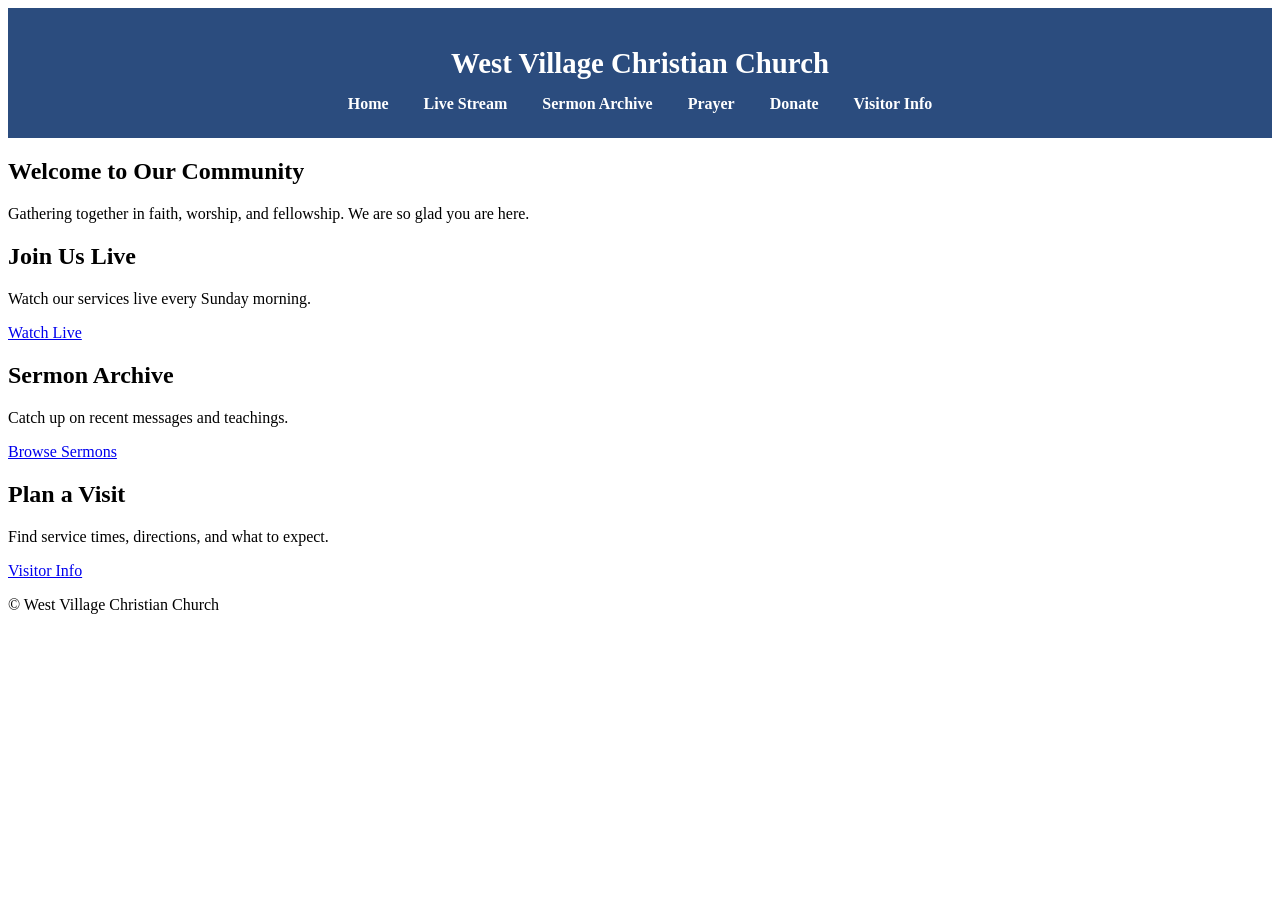
==== index.html @ e27727f5 "Update index.html Reorganized the structure of the HTML document by updating the navigation and main" ====
<!DOCTYPE html>
<html lang="en">
<head>
    <meta charset="UTF-8">
    <meta name="viewport" content="width=device-width, initial-scale=1.0">
    <title>West Village Christian Church</title>
    <link rel="stylesheet" href="style.css">
</head>
<body>
    <header>
        <h1>West Village Christian Church</h1>
        <nav>
            <a href="index.html">Home</a>
            <a href="livestream.html">Live Stream</a>
            <a href="archive.html">Sermon Archive</a>
            <a href="prayer.html">Prayer</a>
            <a href="donate.html">Donate</a>
            <a href="visitor.html">Visitor Info</a>
        </nav>
    </header>

    <main>
        <h2>Welcome to Our Community</h2>
        <p>Gathering together in faith, worship, and fellowship. We are so glad you are here.</p>
        
        <h2>Join Us Live</h2>
        <p>Watch our services live every Sunday morning.</p>
        <p><a href="livestream.html">Watch Live</a></p>

        <h2>Sermon Archive</h2>
        <p>Catch up on recent messages and teachings.</p>
        <p><a href="archive.html">Browse Sermons</a></p>

        <h2>Plan a Visit</h2>
        <p>Find service times, directions, and what to expect.</p>
        <p><a href="visitor.html">Visitor Info</a></p>
    </main>

    <footer>
        <p>&copy; West Village Christian Church</p>
    </footer>
</body>
</html>
---- style.css ----
/* --- Header & Navigation --- */
header {
    background-color: #2b4c7e;
    color: #ffffff;
    padding: 20px;
    text-align: center;
}

header h1 {
    margin-bottom: 10px;
    font-size: 1.8rem;
}

nav {
    display: flex;
    justify-content: center;
    flex-wrap: wrap;
    gap: 15px;
}

nav a {
    color: #ffffff;
    text-decoration: none;
    font-weight: bold;
    padding: 5px 10px;
    border-radius: 4px;
    transition: background-color 0.2s ease;
}

nav a:hover {
    background-color: #556b2f;
}
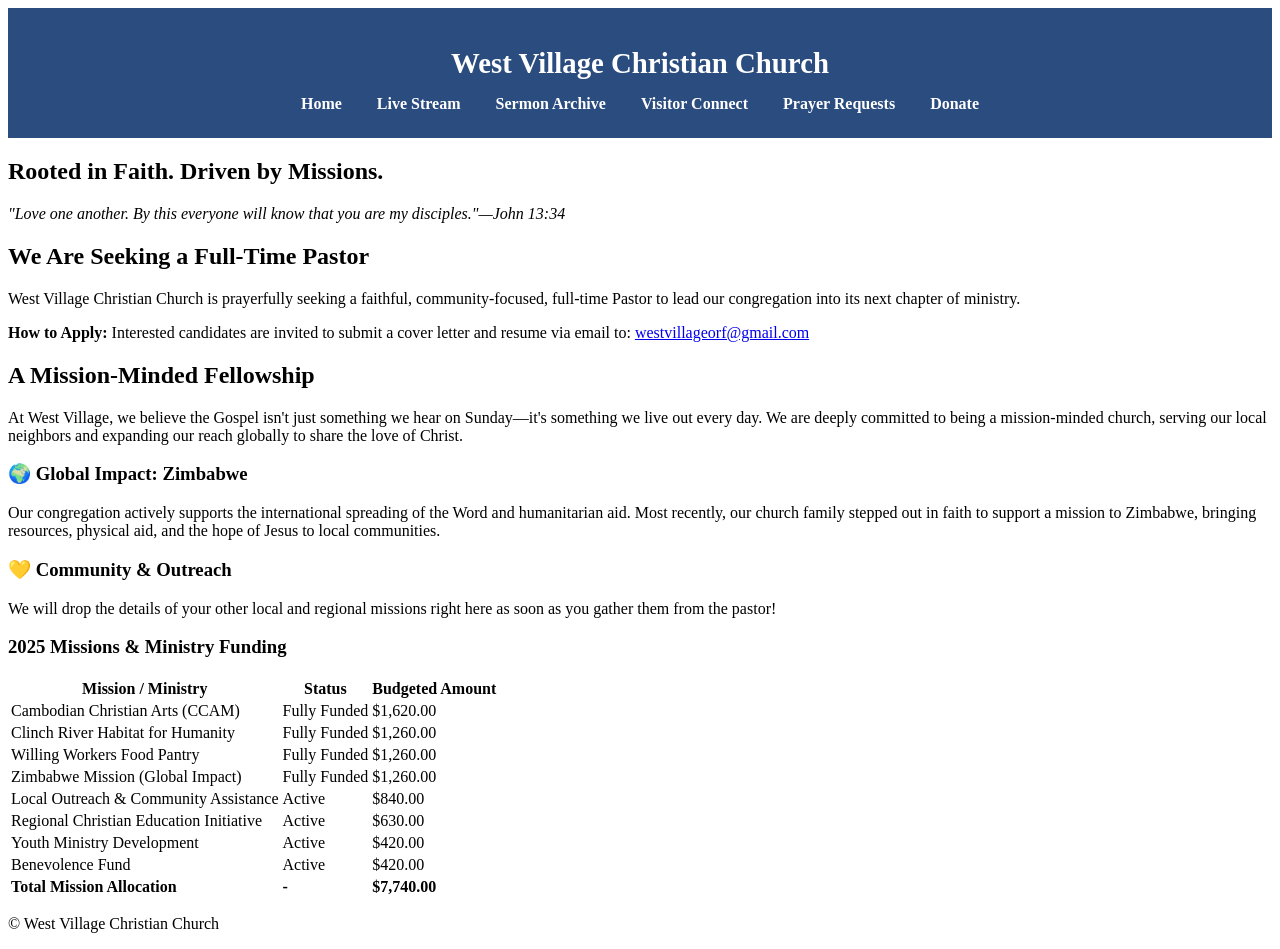
==== commit 1f2c1cb8: "Update index.html Updated the navigation and main content sections to include new information about " ====
--- a/index.html
+++ b/index.html
@@ -13,27 +13,86 @@
             <a href="index.html">Home</a>
             <a href="livestream.html">Live Stream</a>
             <a href="archive.html">Sermon Archive</a>
-            <a href="prayer.html">Prayer</a>
+            <a href="visitor.html">Visitor Connect</a>
+            <a href="prayer.html">Prayer Requests</a>
             <a href="donate.html">Donate</a>
-            <a href="visitor.html">Visitor Info</a>
         </nav>
     </header>
 
     <main>
-        <h2>Welcome to Our Community</h2>
-        <p>Gathering together in faith, worship, and fellowship. We are so glad you are here.</p>
-        
-        <h2>Join Us Live</h2>
-        <p>Watch our services live every Sunday morning.</p>
-        <p><a href="livestream.html">Watch Live</a></p>
+        <h2>Rooted in Faith. Driven by Missions.</h2>
+        <p><em>"Love one another. By this everyone will know that you are my disciples."—John 13:34</em></p>
 
-        <h2>Sermon Archive</h2>
-        <p>Catch up on recent messages and teachings.</p>
-        <p><a href="archive.html">Browse Sermons</a></p>
+        <h2>We Are Seeking a Full-Time Pastor</h2>
+        <p>West Village Christian Church is prayerfully seeking a faithful, community-focused, full-time Pastor to lead our congregation into its next chapter of ministry.</p>
+        <p><strong>How to Apply:</strong> Interested candidates are invited to submit a cover letter and resume via email to: <a href="mailto:westvillageorf@gmail.com">westvillageorf@gmail.com</a></p>
 
-        <h2>Plan a Visit</h2>
-        <p>Find service times, directions, and what to expect.</p>
-        <p><a href="visitor.html">Visitor Info</a></p>
+        <h2>A Mission-Minded Fellowship</h2>
+        <p>At West Village, we believe the Gospel isn't just something we hear on Sunday—it's something we live out every day. We are deeply committed to being a mission-minded church, serving our local neighbors and expanding our reach globally to share the love of Christ.</p>
+
+        <h3>🌍 Global Impact: Zimbabwe</h3>
+        <p>Our congregation actively supports the international spreading of the Word and humanitarian aid. Most recently, our church family stepped out in faith to support a mission to Zimbabwe, bringing resources, physical aid, and the hope of Jesus to local communities.</p>
+
+        <h3>💛 Community & Outreach</h3>
+        <p>We will drop the details of your other local and regional missions right here as soon as you gather them from the pastor!</p>
+
+        <h3>2025 Missions & Ministry Funding</h3>
+        <table>
+            <thead>
+                <tr>
+                    <th>Mission / Ministry</th>
+                    <th>Status</th>
+                    <th>Budgeted Amount</th>
+                </tr>
+            </thead>
+            <tbody>
+                <tr>
+                    <td>Cambodian Christian Arts (CCAM)</td>
+                    <td>Fully Funded</td>
+                    <td>$1,620.00</td>
+                </tr>
+                <tr>
+                    <td>Clinch River Habitat for Humanity</td>
+                    <td>Fully Funded</td>
+                    <td>$1,260.00</td>
+                </tr>
+                <tr>
+                    <td>Willing Workers Food Pantry</td>
+                    <td>Fully Funded</td>
+                    <td>$1,260.00</td>
+                </tr>
+                <tr>
+                    <td>Zimbabwe Mission (Global Impact)</td>
+                    <td>Fully Funded</td>
+                    <td>$1,260.00</td>
+                </tr>
+                <tr>
+                    <td>Local Outreach & Community Assistance</td>
+                    <td>Active</td>
+                    <td>$840.00</td>
+                </tr>
+                <tr>
+                    <td>Regional Christian Education Initiative</td>
+                    <td>Active</td>
+                    <td>$630.00</td>
+                </tr>
+                <tr>
+                    <td>Youth Ministry Development</td>
+                    <td>Active</td>
+                    <td>$420.00</td>
+                </tr>
+                <tr>
+                    <td>Benevolence Fund</td>
+                    <td>Active</td>
+                    <td>$420.00</td>
+                </tr>
+                <tr>
+                    <td><strong>Total Mission Allocation</strong></td>
+                    <td><strong>-</strong></td>
+                    <td><strong>$7,740.00</strong></td>
+                </tr>
+            </tbody>
+        </table>
     </main>
 
     <footer>
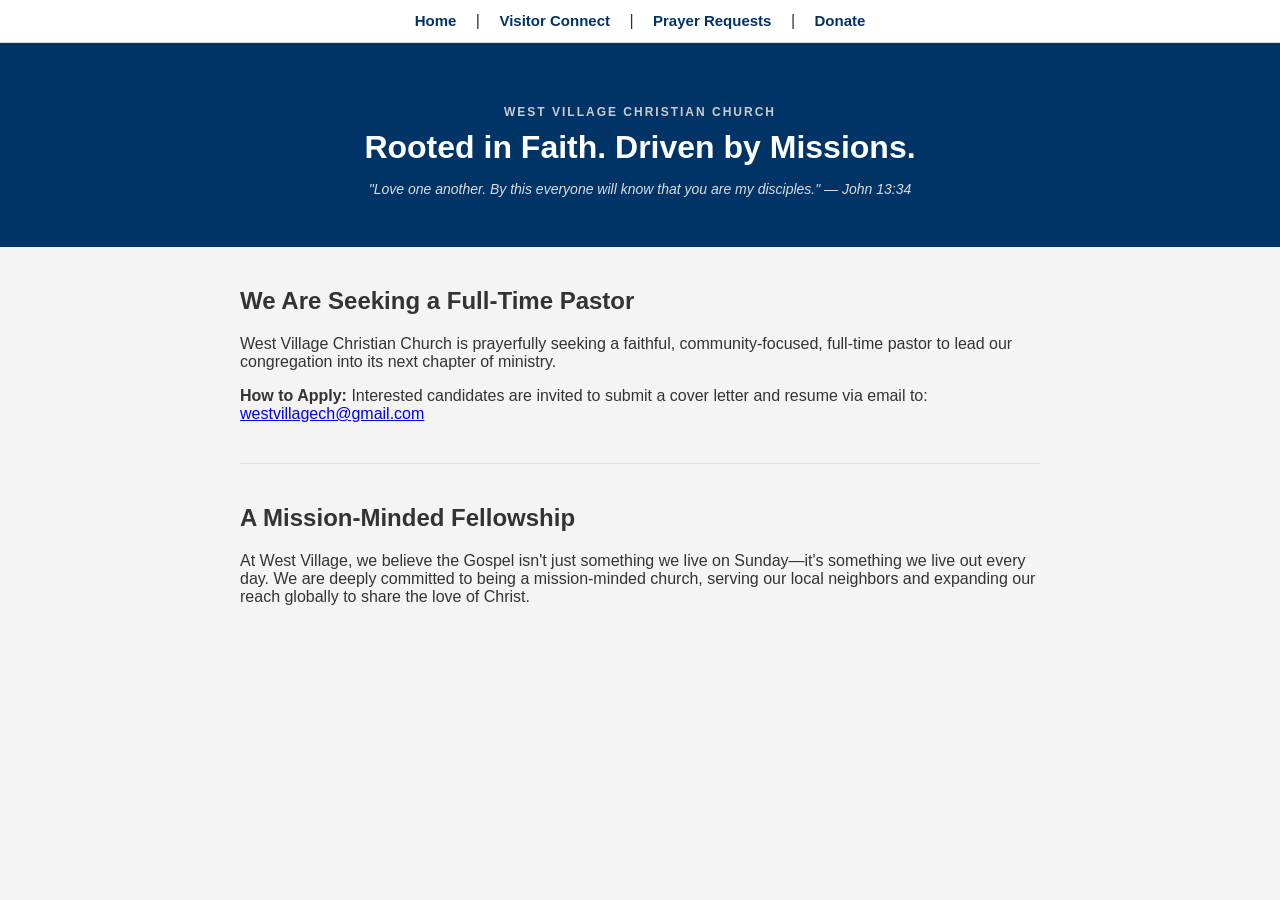
==== commit 14de2065: "Revise navigation and hero banner in index.html Updated navigation bar and hero banner content. Modi" ====
--- a/index.html
+++ b/index.html
@@ -7,96 +7,33 @@
     <link rel="stylesheet" href="style.css">
 </head>
 <body>
-    <header>
-        <h1>West Village Christian Church</h1>
-        <nav>
-            <a href="index.html">Home</a>
-            <a href="livestream.html">Live Stream</a>
-            <a href="archive.html">Sermon Archive</a>
-            <a href="visitor.html">Visitor Connect</a>
-            <a href="prayer.html">Prayer Requests</a>
-            <a href="donate.html">Donate</a>
-        </nav>
-    </header>
 
-    <main>
-        <h2>Rooted in Faith. Driven by Missions.</h2>
-        <p><em>"Love one another. By this everyone will know that you are my disciples."—John 13:34</em></p>
+    <!-- Navigation Bar on Top -->
+    <nav class="top-nav">
+        <a href="index.html">Home</a> | 
+        <a href="visitor.html">Visitor Connect</a> | 
+        <a href="prayer.html">Prayer Requests</a> | 
+        <a href="donate.html">Donate</a>
+    </nav>
 
+    <!-- Navy Blue Hero Banner -->
+    <div class="hero-banner">
+        <h3>WEST VILLAGE CHRISTIAN CHURCH</h3>
+        <h1>Rooted in Faith. Driven by Missions.</h1>
+        <p>"Love one another. By this everyone will know that you are my disciples." — John 13:34</p>
+    </div>
+
+    <!-- Rest of your home page content below -->
+    <div style="max-width: 800px; margin: 40px auto; padding: 0 20px;">
         <h2>We Are Seeking a Full-Time Pastor</h2>
-        <p>West Village Christian Church is prayerfully seeking a faithful, community-focused, full-time Pastor to lead our congregation into its next chapter of ministry.</p>
-        <p><strong>How to Apply:</strong> Interested candidates are invited to submit a cover letter and resume via email to: <a href="mailto:westvillageorf@gmail.com">westvillageorf@gmail.com</a></p>
+        <p>West Village Christian Church is prayerfully seeking a faithful, community-focused, full-time pastor to lead our congregation into its next chapter of ministry.</p>
+        <p><strong>How to Apply:</strong> Interested candidates are invited to submit a cover letter and resume via email to: <a href="mailto:westvillagech@gmail.com">westvillagech@gmail.com</a></p>
+
+        <hr style="margin: 40px 0; border: none; border-top: 1px solid #ddd;">
 
         <h2>A Mission-Minded Fellowship</h2>
-        <p>At West Village, we believe the Gospel isn't just something we hear on Sunday—it's something we live out every day. We are deeply committed to being a mission-minded church, serving our local neighbors and expanding our reach globally to share the love of Christ.</p>
+        <p>At West Village, we believe the Gospel isn't just something we live on Sunday—it's something we live out every day. We are deeply committed to being a mission-minded church, serving our local neighbors and expanding our reach globally to share the love of Christ.</p>
+    </div>
 
-        <h3>🌍 Global Impact: Zimbabwe</h3>
-        <p>Our congregation actively supports the international spreading of the Word and humanitarian aid. Most recently, our church family stepped out in faith to support a mission to Zimbabwe, bringing resources, physical aid, and the hope of Jesus to local communities.</p>
-
-        <h3>💛 Community & Outreach</h3>
-        <p>We will drop the details of your other local and regional missions right here as soon as you gather them from the pastor!</p>
-
-        <h3>2025 Missions & Ministry Funding</h3>
-        <table>
-            <thead>
-                <tr>
-                    <th>Mission / Ministry</th>
-                    <th>Status</th>
-                    <th>Budgeted Amount</th>
-                </tr>
-            </thead>
-            <tbody>
-                <tr>
-                    <td>Cambodian Christian Arts (CCAM)</td>
-                    <td>Fully Funded</td>
-                    <td>$1,620.00</td>
-                </tr>
-                <tr>
-                    <td>Clinch River Habitat for Humanity</td>
-                    <td>Fully Funded</td>
-                    <td>$1,260.00</td>
-                </tr>
-                <tr>
-                    <td>Willing Workers Food Pantry</td>
-                    <td>Fully Funded</td>
-                    <td>$1,260.00</td>
-                </tr>
-                <tr>
-                    <td>Zimbabwe Mission (Global Impact)</td>
-                    <td>Fully Funded</td>
-                    <td>$1,260.00</td>
-                </tr>
-                <tr>
-                    <td>Local Outreach & Community Assistance</td>
-                    <td>Active</td>
-                    <td>$840.00</td>
-                </tr>
-                <tr>
-                    <td>Regional Christian Education Initiative</td>
-                    <td>Active</td>
-                    <td>$630.00</td>
-                </tr>
-                <tr>
-                    <td>Youth Ministry Development</td>
-                    <td>Active</td>
-                    <td>$420.00</td>
-                </tr>
-                <tr>
-                    <td>Benevolence Fund</td>
-                    <td>Active</td>
-                    <td>$420.00</td>
-                </tr>
-                <tr>
-                    <td><strong>Total Mission Allocation</strong></td>
-                    <td><strong>-</strong></td>
-                    <td><strong>$7,740.00</strong></td>
-                </tr>
-            </tbody>
-        </table>
-    </main>
-
-    <footer>
-        <p>&copy; West Village Christian Church</p>
-    </footer>
 </body>
 </html>
--- a/style.css
+++ b/style.css
@@ -1,32 +1,150 @@
-/* --- Header & Navigation --- */
-header {
-    background-color: #2b4c7e;
-    color: #ffffff;
-    padding: 20px;
-    text-align: center;
+/* General Layout & Styling */
+body {
+    font-family: Arial, sans-serif;
+    margin: 0;
+    padding: 0;
+    background-color: #f4f4f4;
+    color: #333;
 }
 
-header h1 {
-    margin-bottom: 10px;
-    font-size: 1.8rem;
+/* Top Navigation Bar */
+.top-nav {
+    background-color: #ffffff;
+    text-align: center;
+    padding: 12px 0;
+    border-bottom: 1px solid #ddd;
 }
 
-nav {
-    display: flex;
-    justify-content: center;
-    flex-wrap: wrap;
-    gap: 15px;
+.top-nav a {
+    color: #003366;
+    text-decoration: none;
+    font-weight: bold;
+    margin: 0 15px;
+    font-size: 15px;
 }
 
-nav a {
-    color: #ffffff;
+.top-nav a:hover {
+    text-decoration: underline;
+}
+
+/* Hero Banner Section */
+.hero-banner {
+    background-color: #003366;
+    color: white;
+    text-align: center;
+    padding: 50px 20px;
+}
+
+.hero-banner h3 {
+    font-size: 12px;
+    letter-spacing: 2px;
+    color: #cccccc;
+    margin-bottom: 10px;
+    text-transform: uppercase;
+}
+
+.hero-banner h1 {
+    font-size: 32px;
+    margin-top: 0;
+    margin-bottom: 15px;
+    font-weight: bold;
+}
+
+.hero-banner p {
+    font-style: italic;
+    color: #dddddd;
+    font-size: 14px;
+    margin: 0;
+}
+
+/* Form Container Card Styling (Scoped so it only affects forms inside this container) */
+.form-container {
+    max-width: 600px;
+    margin: 40px auto;
+    background: #ffffff;
+    padding: 30px;
+    border-radius: 8px;
+    box-shadow: 0 4px 10px rgba(0, 0, 0, 0.1);
+}
+
+.form-container h2 {
+    margin-top: 0;
+    color: #222;
+    font-size: 24px;
+    margin-bottom: 20px;
+}
+
+/* Scoped Form Fields Layout */
+.form-container form label {
+    display: block;
+    margin-top: 15px;
+    margin-bottom: 5px;
+    font-weight: bold;
+    color: #444;
+}
+
+.form-container form input[type="text"],
+.form-container form input[type="email"],
+.form-container form input[type="tel"],
+.form-container form select,
+.form-container form textarea {
+    width: 100%;
+    padding: 10px;
+    border: 1px solid #ccc;
+    border-radius: 4px;
+    box-sizing: border-box;
+    font-size: 14px;
+}
+
+.form-container form textarea {
+    resize: vertical;
+    height: 100px;
+}
+
+/* Submit Buttons */
+.submit-btn-visitor {
+    width: 100%;
+    background-color: #336699;
+    color: white;
+    padding: 12px;
+    border: none;
+    border-radius: 4px;
+    font-size: 16px;
+    font-weight: bold;
+    cursor: pointer;
+    margin-top: 20px;
+}
+
+.submit-btn-visitor:hover {
+    background-color: #254b73;
+}
+
+.submit-btn-prayer {
+    width: 100%;
+    background-color: #558055;
+    color: white;
+    padding: 12px;
+    border: none;
+    border-radius: 4px;
+    font-size: 16px;
+    font-weight: bold;
+    cursor: pointer;
+    margin-top: 20px;
+}
+
+.submit-btn-prayer:hover {
+    background-color: #426342;
+}
+
+.back-link {
+    display: block;
+    text-align: center;
+    margin-top: 20px;
+    color: #003366;
     text-decoration: none;
     font-weight: bold;
-    padding: 5px 10px;
-    border-radius: 4px;
-    transition: background-color 0.2s ease;
 }
 
-nav a:hover {
-    background-color: #556b2f;
+.back-link:hover {
+    text-decoration: underline;
 }
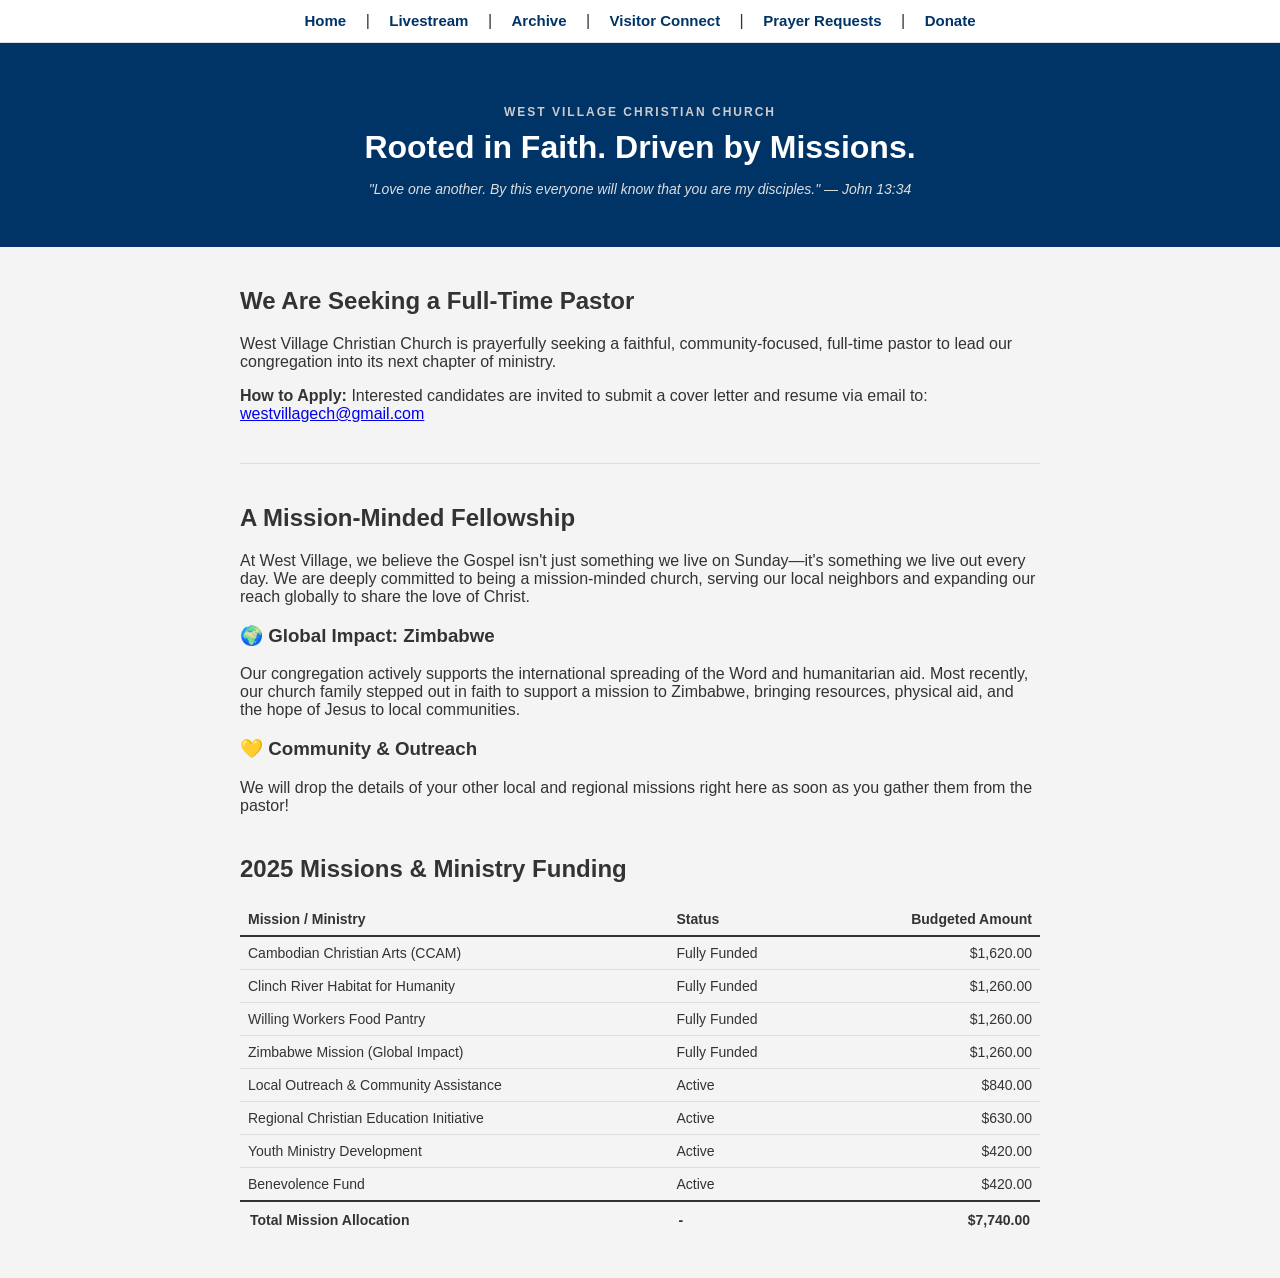
==== commit 36011908: "Update navigation comments and main page content" ====
--- a/index.html
+++ b/index.html
@@ -8,9 +8,11 @@
 </head>
 <body>
 
-    <!-- Navigation Bar on Top -->
+    <!-- Navigation Bar on Top with All Pages -->
     <nav class="top-nav">
         <a href="index.html">Home</a> | 
+        <a href="livestream.html">Livestream</a> | 
+        <a href="archive.html">Archive</a> | 
         <a href="visitor.html">Visitor Connect</a> | 
         <a href="prayer.html">Prayer Requests</a> | 
         <a href="donate.html">Donate</a>
@@ -23,7 +25,7 @@
         <p>"Love one another. By this everyone will know that you are my disciples." — John 13:34</p>
     </div>
 
-    <!-- Rest of your home page content below -->
+    <!-- Main Page Content -->
     <div style="max-width: 800px; margin: 40px auto; padding: 0 20px;">
         <h2>We Are Seeking a Full-Time Pastor</h2>
         <p>West Village Christian Church is prayerfully seeking a faithful, community-focused, full-time pastor to lead our congregation into its next chapter of ministry.</p>
@@ -33,6 +35,71 @@
 
         <h2>A Mission-Minded Fellowship</h2>
         <p>At West Village, we believe the Gospel isn't just something we live on Sunday—it's something we live out every day. We are deeply committed to being a mission-minded church, serving our local neighbors and expanding our reach globally to share the love of Christ.</p>
+
+        <h3>🌍 Global Impact: Zimbabwe</h3>
+        <p>Our congregation actively supports the international spreading of the Word and humanitarian aid. Most recently, our church family stepped out in faith to support a mission to Zimbabwe, bringing resources, physical aid, and the hope of Jesus to local communities.</p>
+
+        <h3>💛 Community & Outreach</h3>
+        <p>We will drop the details of your other local and regional missions right here as soon as you gather them from the pastor!</p>
+
+        <h2 style="margin-top: 40px;">2025 Missions & Ministry Funding</h2>
+        
+        <table style="width: 100%; border-collapse: collapse; margin-top: 20px; font-size: 14px;">
+            <thead>
+                <tr style="border-bottom: 2px solid #333; text-align: left;">
+                    <th style="padding: 8px;">Mission / Ministry</th>
+                    <th style="padding: 8px;">Status</th>
+                    <th style="padding: 8px; text-align: right;">Budgeted Amount</th>
+                </tr>
+            </thead>
+            <tbody>
+                <tr style="border-bottom: 1px solid #ddd;">
+                    <td style="padding: 8px;">Cambodian Christian Arts (CCAM)</td>
+                    <td style="padding: 8px;">Fully Funded</td>
+                    <td style="padding: 8px; text-align: right;">$1,620.00</td>
+                </tr>
+                <tr style="border-bottom: 1px solid #ddd;">
+                    <td style="padding: 8px;">Clinch River Habitat for Humanity</td>
+                    <td style="padding: 8px;">Fully Funded</td>
+                    <td style="padding: 8px; text-align: right;">$1,260.00</td>
+                </tr>
+                <tr style="border-bottom: 1px solid #ddd;">
+                    <td style="padding: 8px;">Willing Workers Food Pantry</td>
+                    <td style="padding: 8px;">Fully Funded</td>
+                    <td style="padding: 8px; text-align: right;">$1,260.00</td>
+                </tr>
+                <tr style="border-bottom: 1px solid #ddd;">
+                    <td style="padding: 8px;">Zimbabwe Mission (Global Impact)</td>
+                    <td style="padding: 8px;">Fully Funded</td>
+                    <td style="padding: 8px; text-align: right;">$1,260.00</td>
+                </tr>
+                <tr style="border-bottom: 1px solid #ddd;">
+                    <td style="padding: 8px;">Local Outreach & Community Assistance</td>
+                    <td style="padding: 8px;">Active</td>
+                    <td style="padding: 8px; text-align: right;">$840.00</td>
+                </tr>
+                <tr style="border-bottom: 1px solid #ddd;">
+                    <td style="padding: 8px;">Regional Christian Education Initiative</td>
+                    <td style="padding: 8px;">Active</td>
+                    <td style="padding: 8px; text-align: right;">$630.00</td>
+                </tr>
+                <tr style="border-bottom: 1px solid #ddd;">
+                    <td style="padding: 8px;">Youth Ministry Development</td>
+                    <td style="padding: 8px;">Active</td>
+                    <td style="padding: 8px; text-align: right;">$420.00</td>
+                </tr>
+                <tr style="border-bottom: 1px solid #ddd;">
+                    <td style="padding: 8px;">Benevolence Fund</td>
+                    <td style="padding: 8px;">Active</td>
+                    <td style="padding: 8px; text-align: right;">$420.00</td>
+                </tr>
+                <tr style="font-weight: bold; border-top: 2px solid #333;">
+                    <td style="padding: 10px;">Total Mission Allocation</td>
+                    <td style="padding: 10px;">-</td>
+                    <td style="padding: 10px; text-align: right;">$7,740.00</td>
+                </tr>
+            </tbody>
+        </table>
     </div>
 
 </body>
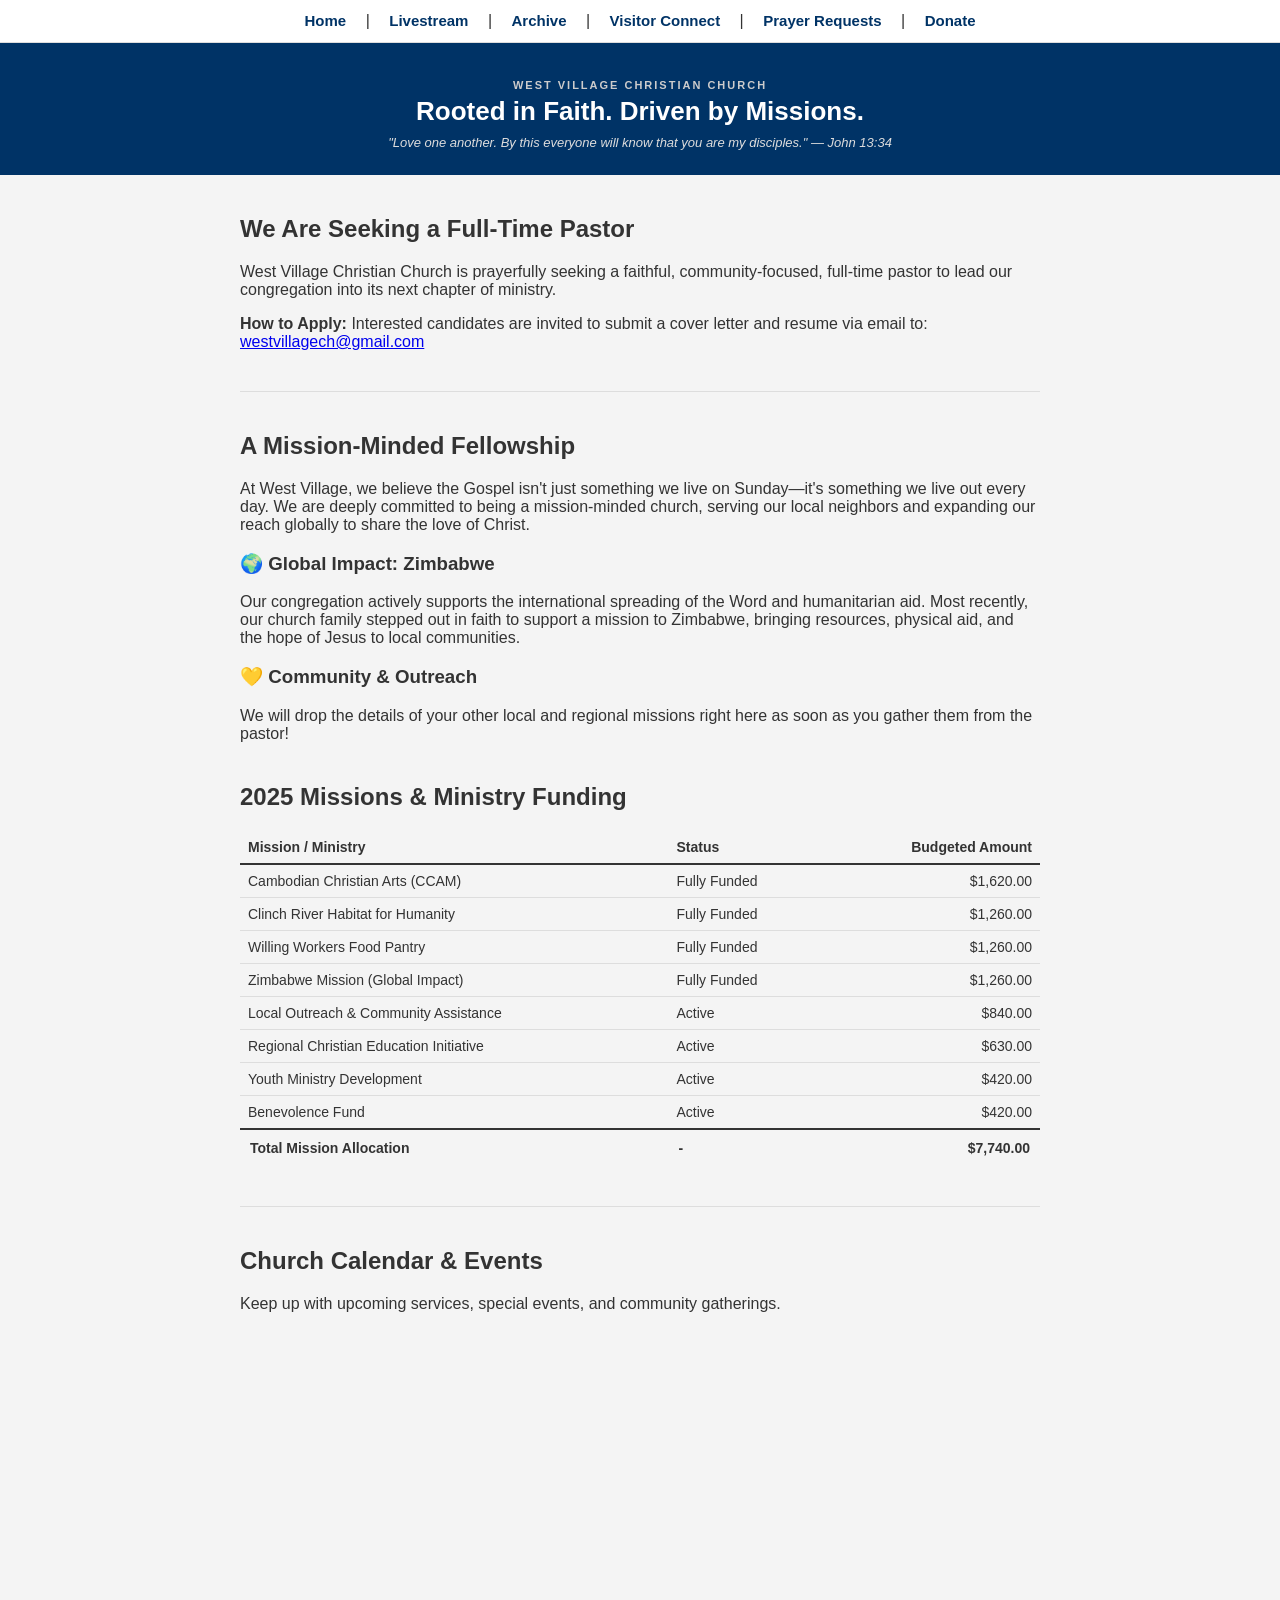
==== commit 15d8726f: "Add Google Calendar section to index.html Added Google Calendar section with embedded iframe." ====
--- a/index.html
+++ b/index.html
@@ -100,6 +100,16 @@
                 </tr>
             </tbody>
         </table>
+
+        <!-- Google Calendar Section at the Bottom -->
+        <hr style="margin: 40px 0; border: none; border-top: 1px solid #ddd;">
+
+        <h2>Church Calendar & Events</h2>
+        <p>Keep up with upcoming services, special events, and community gatherings.</p>
+
+        <div style="margin-top: 20px;">
+            <iframe src="https://calendar.google.com/calendar/embed?src=churchwvcc%40gmail.com&ctz=America%2FNew_York" style="border: 0" width="100%" height="600" frameborder="0" scrolling="no"></iframe>
+        </div>
     </div>
 
 </body>
--- a/style.css
+++ b/style.css
@@ -27,37 +27,37 @@
     text-decoration: underline;
 }
 
-/* Hero Banner Section */
+/* Slimmed-Down Hero Banner Section */
 .hero-banner {
     background-color: #003366;
     color: white;
     text-align: center;
-    padding: 50px 20px;
+    padding: 25px 20px; /* Reduced padding for a slimmer height */
 }
 
 .hero-banner h3 {
-    font-size: 12px;
+    font-size: 11px;
     letter-spacing: 2px;
     color: #cccccc;
-    margin-bottom: 10px;
+    margin-bottom: 5px;
     text-transform: uppercase;
 }
 
 .hero-banner h1 {
-    font-size: 32px;
+    font-size: 26px;
     margin-top: 0;
-    margin-bottom: 15px;
+    margin-bottom: 8px;
     font-weight: bold;
 }
 
 .hero-banner p {
     font-style: italic;
     color: #dddddd;
-    font-size: 14px;
+    font-size: 13px;
     margin: 0;
 }
 
-/* Form Container Card Styling (Scoped so it only affects forms inside this container) */
+/* Form Container Card Styling (Scoped) */
 .form-container {
     max-width: 600px;
     margin: 40px auto;
@@ -74,7 +74,6 @@
     margin-bottom: 20px;
 }
 
-/* Scoped Form Fields Layout */
 .form-container form label {
     display: block;
     margin-top: 15px;
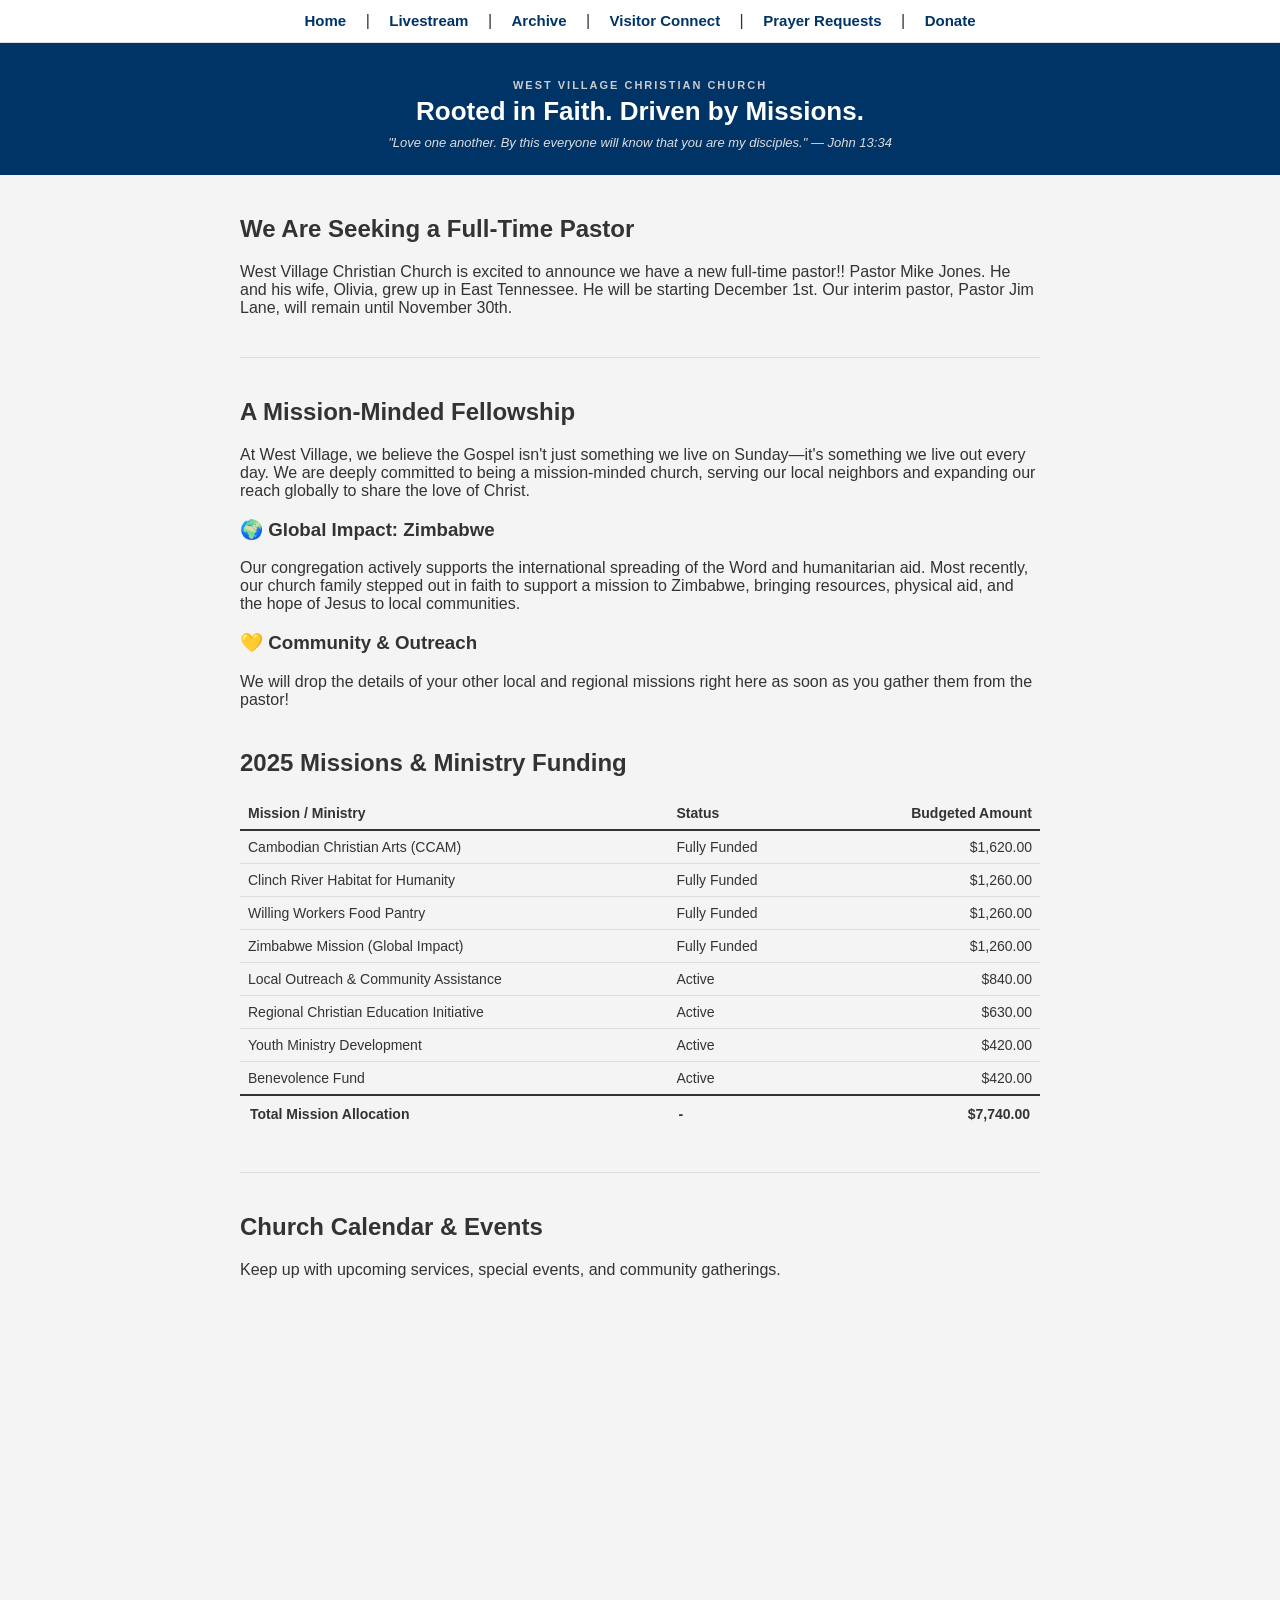
==== commit 84000e6e: "Revise pastor announcement in index.html Updated the pastor announcement and application details." ====
--- a/index.html
+++ b/index.html
@@ -28,8 +28,7 @@
     <!-- Main Page Content -->
     <div style="max-width: 800px; margin: 40px auto; padding: 0 20px;">
         <h2>We Are Seeking a Full-Time Pastor</h2>
-        <p>West Village Christian Church is prayerfully seeking a faithful, community-focused, full-time pastor to lead our congregation into its next chapter of ministry.</p>
-        <p><strong>How to Apply:</strong> Interested candidates are invited to submit a cover letter and resume via email to: <a href="mailto:westvillagech@gmail.com">westvillagech@gmail.com</a></p>
+        <p>West Village Christian Church is excited to announce we have a new full-time pastor!! Pastor Mike Jones. He and his wife, Olivia, grew up in East Tennessee. He will be starting December 1st. Our interim pastor, Pastor Jim Lane, will remain until November 30th. </a></p>
 
         <hr style="margin: 40px 0; border: none; border-top: 1px solid #ddd;">
 
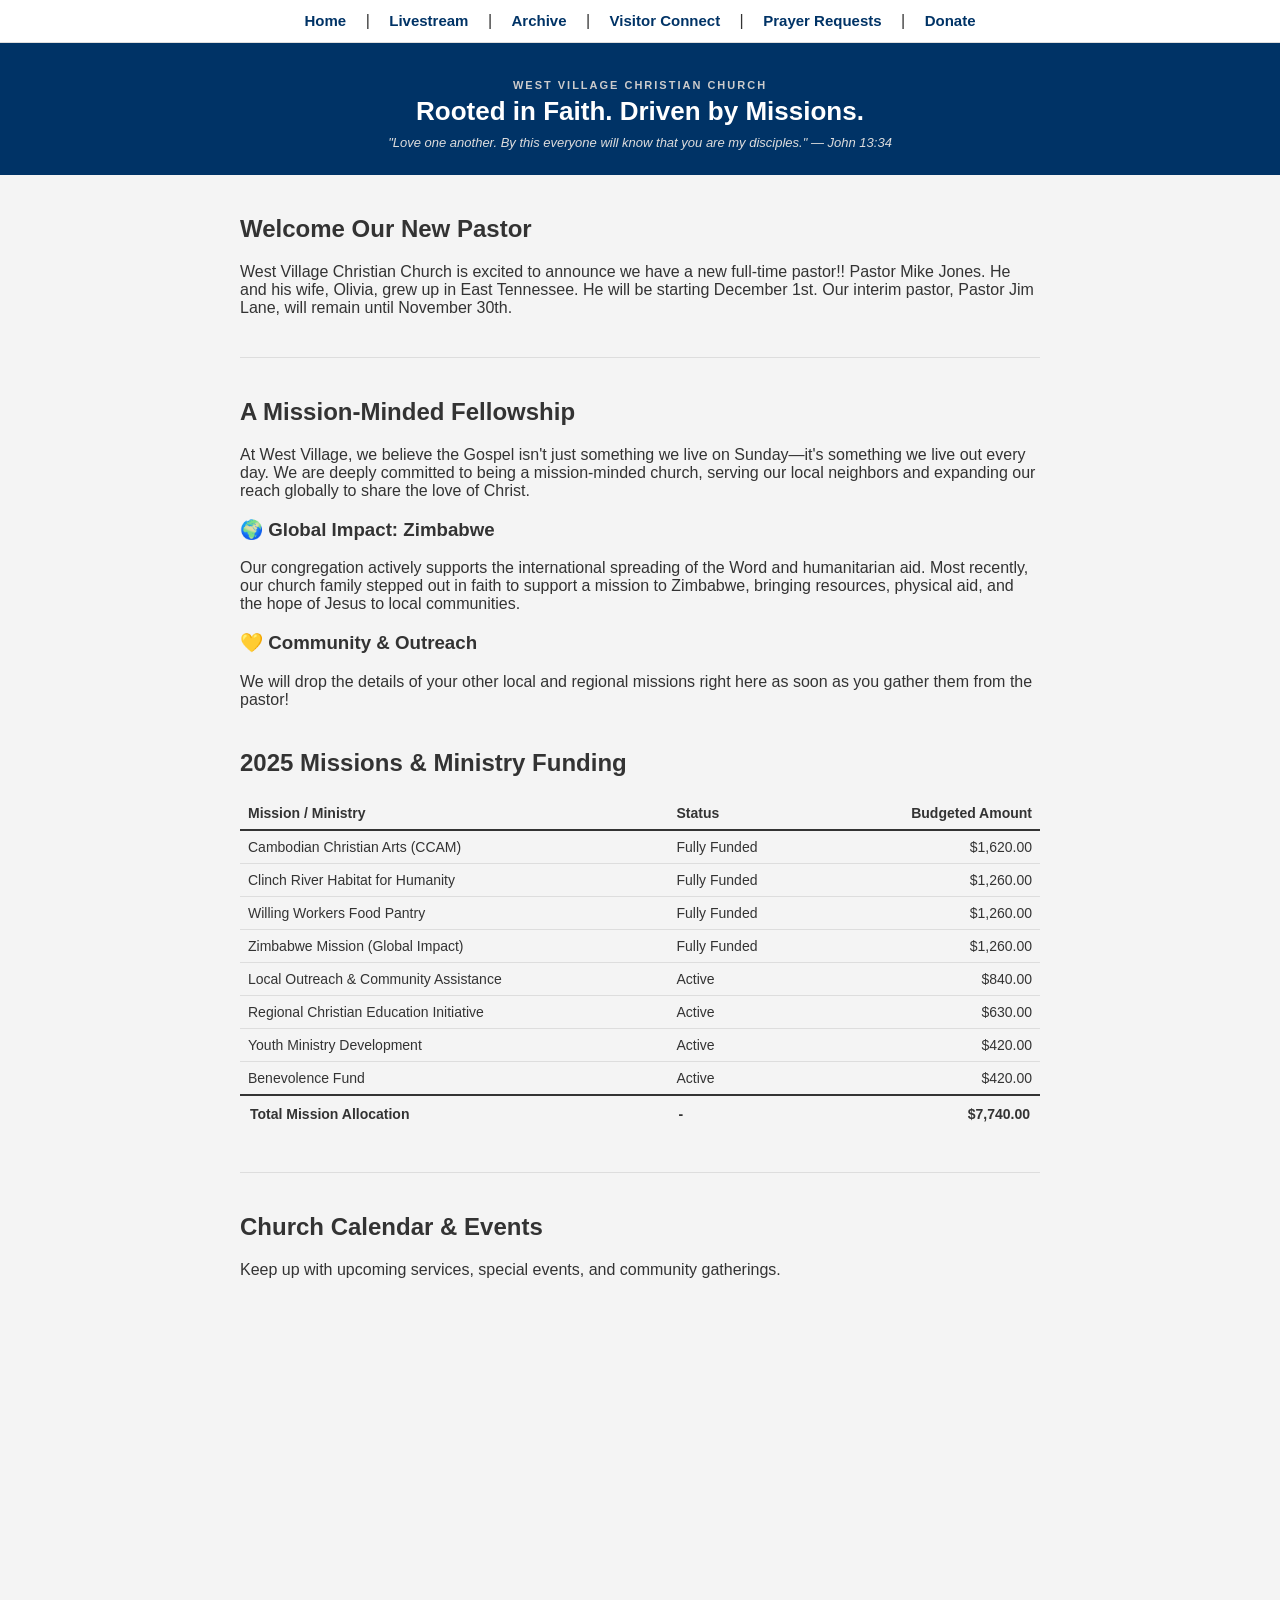
==== commit 59716772: "Update pastor announcement heading in index.html" ====
--- a/index.html
+++ b/index.html
@@ -27,7 +27,7 @@
 
     <!-- Main Page Content -->
     <div style="max-width: 800px; margin: 40px auto; padding: 0 20px;">
-        <h2>We Are Seeking a Full-Time Pastor</h2>
+        <h2>Welcome Our New Pastor</h2>
         <p>West Village Christian Church is excited to announce we have a new full-time pastor!! Pastor Mike Jones. He and his wife, Olivia, grew up in East Tennessee. He will be starting December 1st. Our interim pastor, Pastor Jim Lane, will remain until November 30th. </a></p>
 
         <hr style="margin: 40px 0; border: none; border-top: 1px solid #ddd;">
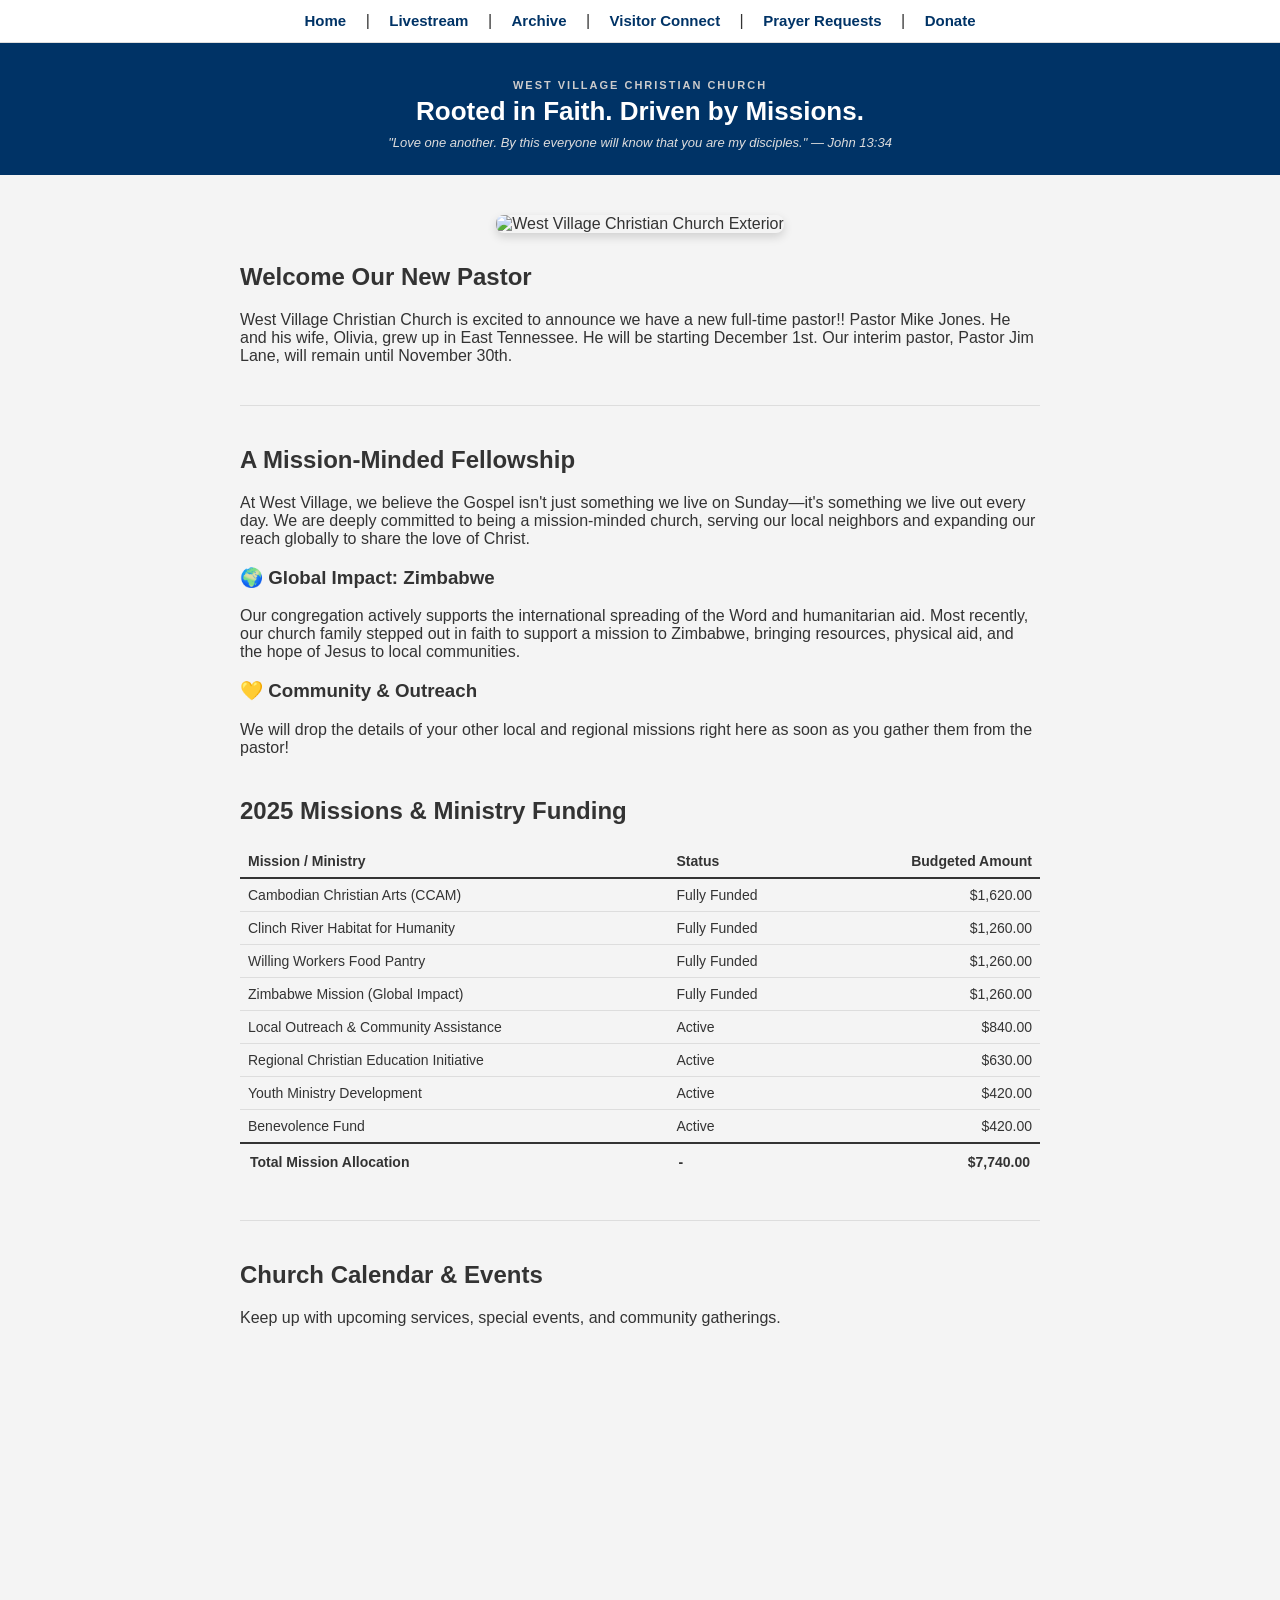
==== commit 0ac0103b: "Fix HTML structure and add church exterior image Removed extra closing anchor tag in pastor announce" ====
--- a/index.html
+++ b/index.html
@@ -27,8 +27,14 @@
 
     <!-- Main Page Content -->
     <div style="max-width: 800px; margin: 40px auto; padding: 0 20px;">
+        
+        <!-- Church Exterior Photo -->
+        <div style="text-align: center; margin-bottom: 30px;">
+            <img src="church-exterior.jpg" alt="West Village Christian Church Exterior" style="width: 100%; max-height: 450px; object-fit: cover; border-radius: 8px; box-shadow: 0 4px 10px rgba(0,0,0,0.15);">
+        </div>
+
         <h2>Welcome Our New Pastor</h2>
-        <p>West Village Christian Church is excited to announce we have a new full-time pastor!! Pastor Mike Jones. He and his wife, Olivia, grew up in East Tennessee. He will be starting December 1st. Our interim pastor, Pastor Jim Lane, will remain until November 30th. </a></p>
+        <p>West Village Christian Church is excited to announce we have a new full-time pastor!! Pastor Mike Jones. He and his wife, Olivia, grew up in East Tennessee. He will be starting December 1st. Our interim pastor, Pastor Jim Lane, will remain until November 30th.</p>
 
         <hr style="margin: 40px 0; border: none; border-top: 1px solid #ddd;">
 
